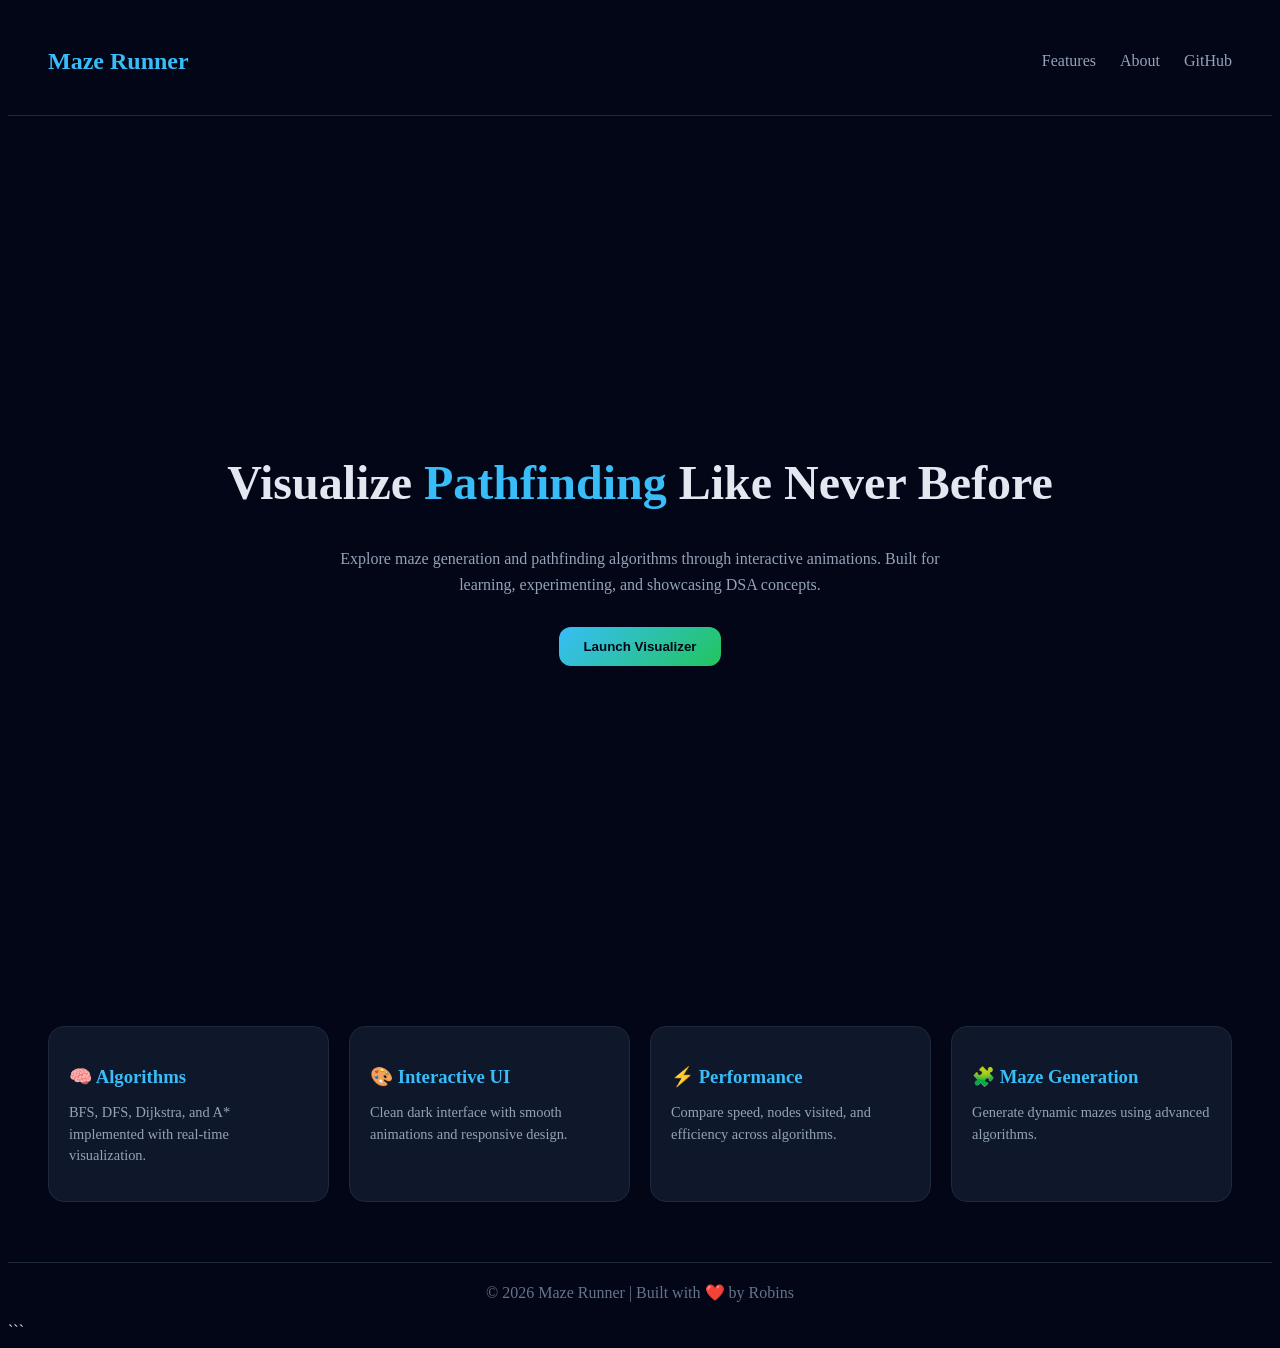
==== HTML/index.html @ 8d735205 "Done java practice" ====
<!DOCTYPE html>
<html lang="en">
<head>
  <meta charset="UTF-8">
  <meta name="viewport" content="width=device-width, initial-scale=1.0">
  <title>Maze Runner</title>

  <!-- Google Font -->
  <link href="https://fonts.googleapis.com/css2?family=Inter:wght@300;400;600;700&display=swap" rel="stylesheet">

  <!-- External CSS -->
  <link rel="stylesheet" href="style.css">
</head>

<body>

  <!-- NAVBAR -->
  <nav>
    <h1>Maze Runner</h1>
    <div>
      <a href="#">Features</a>
      <a href="about.html">About</a>
      <a href="#">GitHub</a>
    </div>
  </nav>

  <!-- HERO SECTION -->
  <section class="hero">
    <h2>Visualize <span>Pathfinding</span> Like Never Before</h2>
    <p>
      Explore maze generation and pathfinding algorithms through interactive
      animations. Built for learning, experimenting, and showcasing DSA concepts.
    </p>
    <button class="btn" onclick="startApp()">Launch Visualizer</button>
  </section>

  <!-- FEATURES -->
  <section class="features">
    <div class="card">
      <h3>🧠 Algorithms</h3>
      <p>BFS, DFS, Dijkstra, and A* implemented with real-time visualization.</p>
    </div>

    <div class="card">
      <h3>🎨 Interactive UI</h3>
      <p>Clean dark interface with smooth animations and responsive design.</p>
    </div>

    <div class="card">
      <h3>⚡ Performance</h3>
      <p>Compare speed, nodes visited, and efficiency across algorithms.</p>
    </div>

    <div class="card">
      <h3>🧩 Maze Generation</h3>
      <p>Generate dynamic mazes using advanced algorithms.</p>
    </div>
  </section>

  <!-- FOOTER -->
  <footer>
    © 2026 Maze Runner | Built with ❤️ by Robins
  </footer>

  <!-- External JS -->
  <script src="script.js"></script>

</body>
</html>
```
---- HTML/style.css ----
```css id="c921ab"
/* RESET */
* {
  margin: 0;
  padding: 0;
  box-sizing: border-box;
  font-family: 'Inter', sans-serif;
}

/* BODY */
body {
  background: #020617;
  color: #e2e8f0;
}

/* NAVBAR */
nav {
  display: flex;
  justify-content: space-between;
  align-items: center;
  padding: 20px 40px;
  border-bottom: 1px solid #1e293b;
}

nav h1 {
  font-size: 1.5rem;
  font-weight: 700;
  color: #38bdf8;
}

nav a {
  color: #94a3b8;
  text-decoration: none;
  margin-left: 20px;
  transition: all 0.3s ease;
}

nav a:hover {
  color: #38bdf8;
}

/* HERO SECTION */
.hero {
  display: flex;
  flex-direction: column;
  align-items: center;
  justify-content: center;
  height: 90vh;
  text-align: center;
  padding: 20px;
}

.hero h2 {
  font-size: 3rem;
  font-weight: 700;
  margin-bottom: 20px;
}

.hero h2 span {
  color: #38bdf8;
}

.hero p {
  max-width: 600px;
  color: #94a3b8;
  margin-bottom: 30px;
  line-height: 1.6;
}

/* BUTTON */
.btn {
  padding: 12px 24px;
  border: none;
  border-radius: 12px;
  background: linear-gradient(135deg, #38bdf8, #22c55e);
  color: #020617;
  font-weight: 600;
  cursor: pointer;
  transition: all 0.3s ease;
}

.btn:hover {
  transform: scale(1.05);
  box-shadow: 0 0 20px rgba(56, 189, 248, 0.4);
}

/* FEATURES SECTION */
.features {
  padding: 60px 40px;
  display: grid;
  grid-template-columns: repeat(auto-fit, minmax(250px, 1fr));
  gap: 20px;
}

.card {
  background: #0f172a;
  padding: 20px;
  border-radius: 16px;
  border: 1px solid #1e293b;
  transition: all 0.3s ease;
}

.card:hover {
  transform: translateY(-6px);
  border-color: #38bdf8;
  box-shadow: 0 10px 25px rgba(0, 0, 0, 0.3);
}

.card h3 {
  margin-bottom: 10px;
  color: #38bdf8;
}

.card p {
  color: #94a3b8;
  font-size: 0.9rem;
  line-height: 1.5;
}

/* FOOTER */
footer {
  text-align: center;
  padding: 20px;
  border-top: 1px solid #1e293b;
  color: #64748b;
}

/* RESPONSIVE DESIGN */
@media (max-width: 768px) {
  nav {
    flex-direction: column;
    gap: 10px;
  }

  .hidden {
  opacity: 0;
  transform: translateY(20px);
  transition: all 0.6s ease;
}

.show {
  opacity: 1;
  transform: translateY(0);
}

  .hero h2 {
    font-size: 2rem;
  }

  .hero {
    height: auto;
    padding: 60px 20px;
  }
}
```
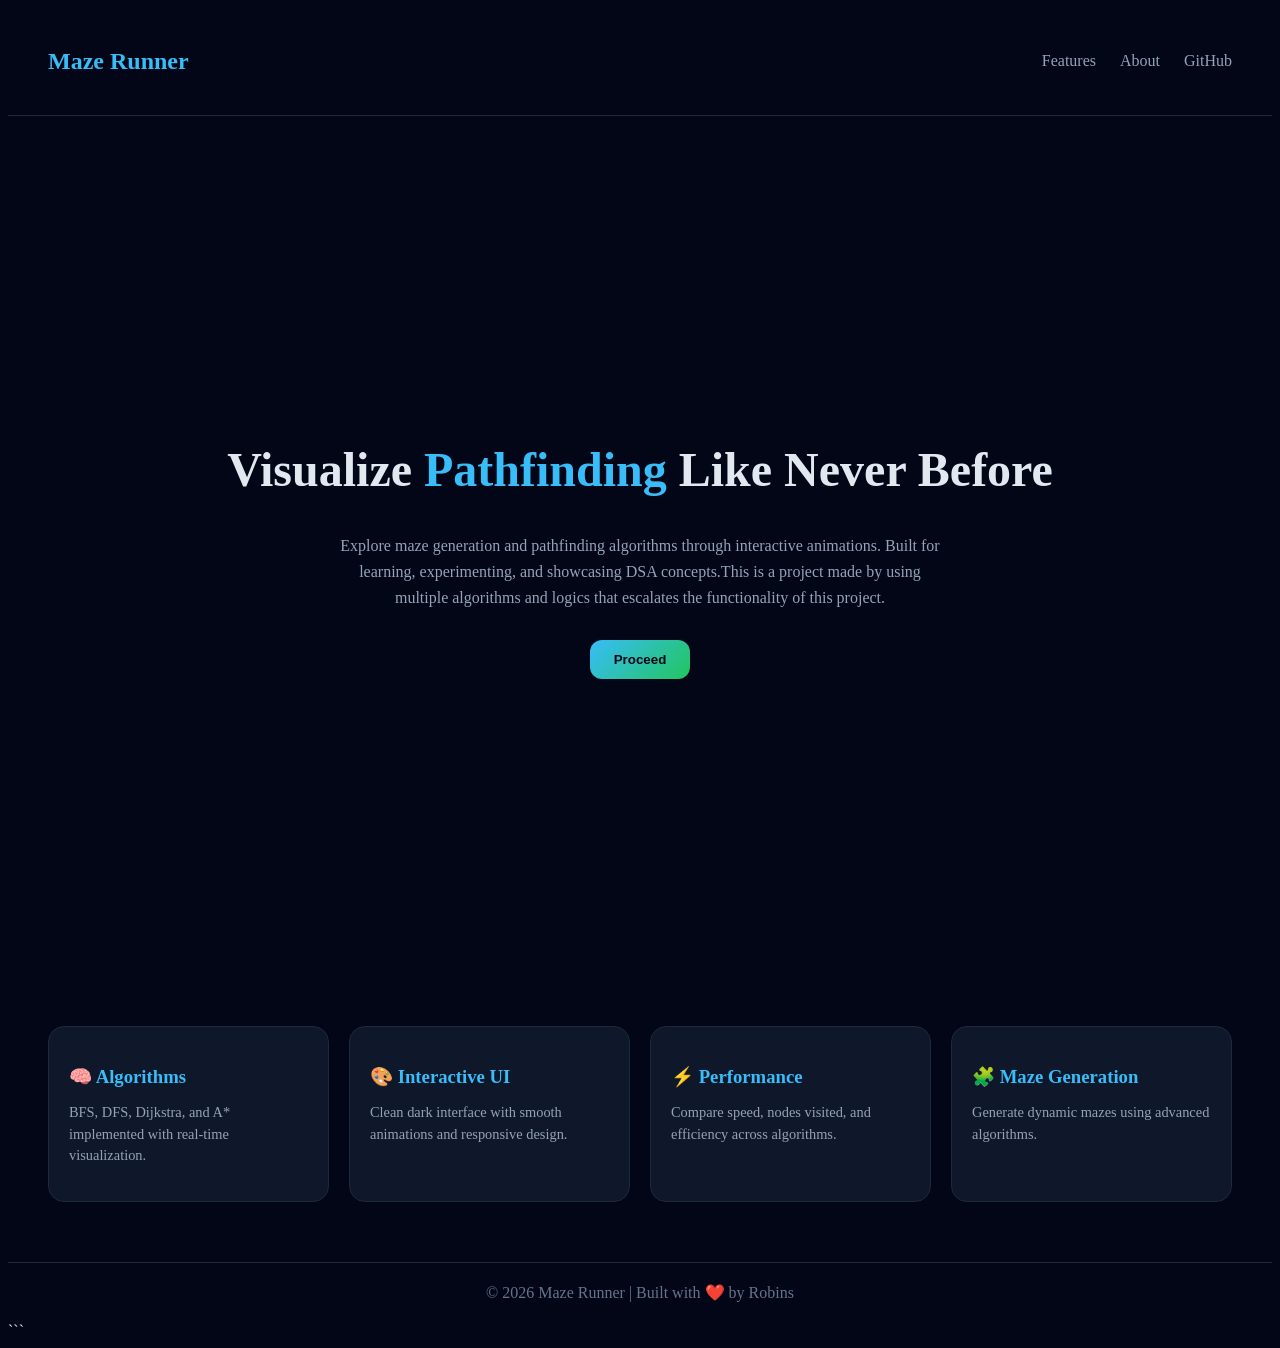
==== commit 7ff82ca8: "changes to the main page" ====
--- a/HTML/index.html
+++ b/HTML/index.html
@@ -29,9 +29,9 @@
     <h2>Visualize <span>Pathfinding</span> Like Never Before</h2>
     <p>
       Explore maze generation and pathfinding algorithms through interactive
-      animations. Built for learning, experimenting, and showcasing DSA concepts.
+      animations. Built for learning, experimenting, and showcasing DSA concepts.This is a project made by using multiple algorithms and logics that escalates the functionality of this project.
     </p>
-    <button class="btn" onclick="startApp()">Launch Visualizer</button>
+    <button class="btn" onclick="startApp()">Proceed</button>
   </section>
 
   <!-- FEATURES -->
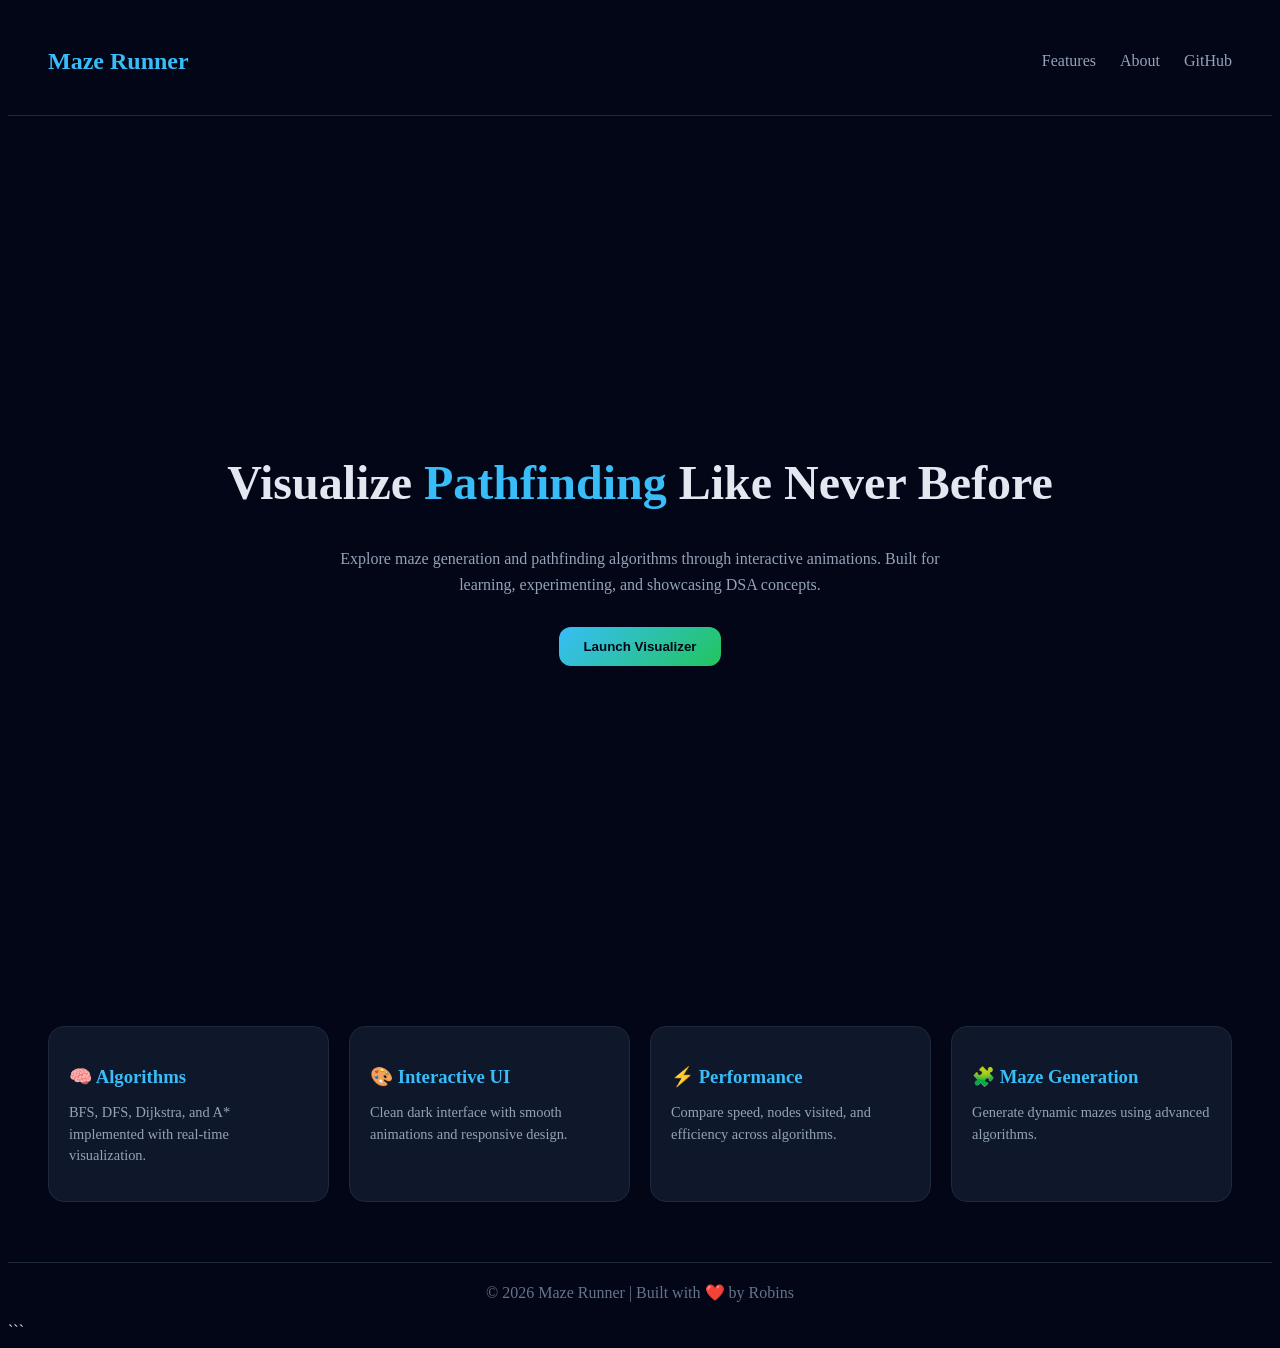
==== commit c3913b69: "done more html stuff" ====
--- a/HTML/index.html
+++ b/HTML/index.html
@@ -18,7 +18,7 @@
   <nav>
     <h1>Maze Runner</h1>
     <div>
-      <a href="#">Features</a>
+      <a href="features.html">Features</a>
       <a href="about.html">About</a>
       <a href="#">GitHub</a>
     </div>
@@ -29,9 +29,9 @@
     <h2>Visualize <span>Pathfinding</span> Like Never Before</h2>
     <p>
       Explore maze generation and pathfinding algorithms through interactive
-      animations. Built for learning, experimenting, and showcasing DSA concepts.This is a project made by using multiple algorithms and logics that escalates the functionality of this project.
+      animations. Built for learning, experimenting, and showcasing DSA concepts.
     </p>
-    <button class="btn" onclick="startApp()">Proceed</button>
+    <button class="btn" onclick="startApp()">Launch Visualizer</button>
   </section>
 
   <!-- FEATURES -->
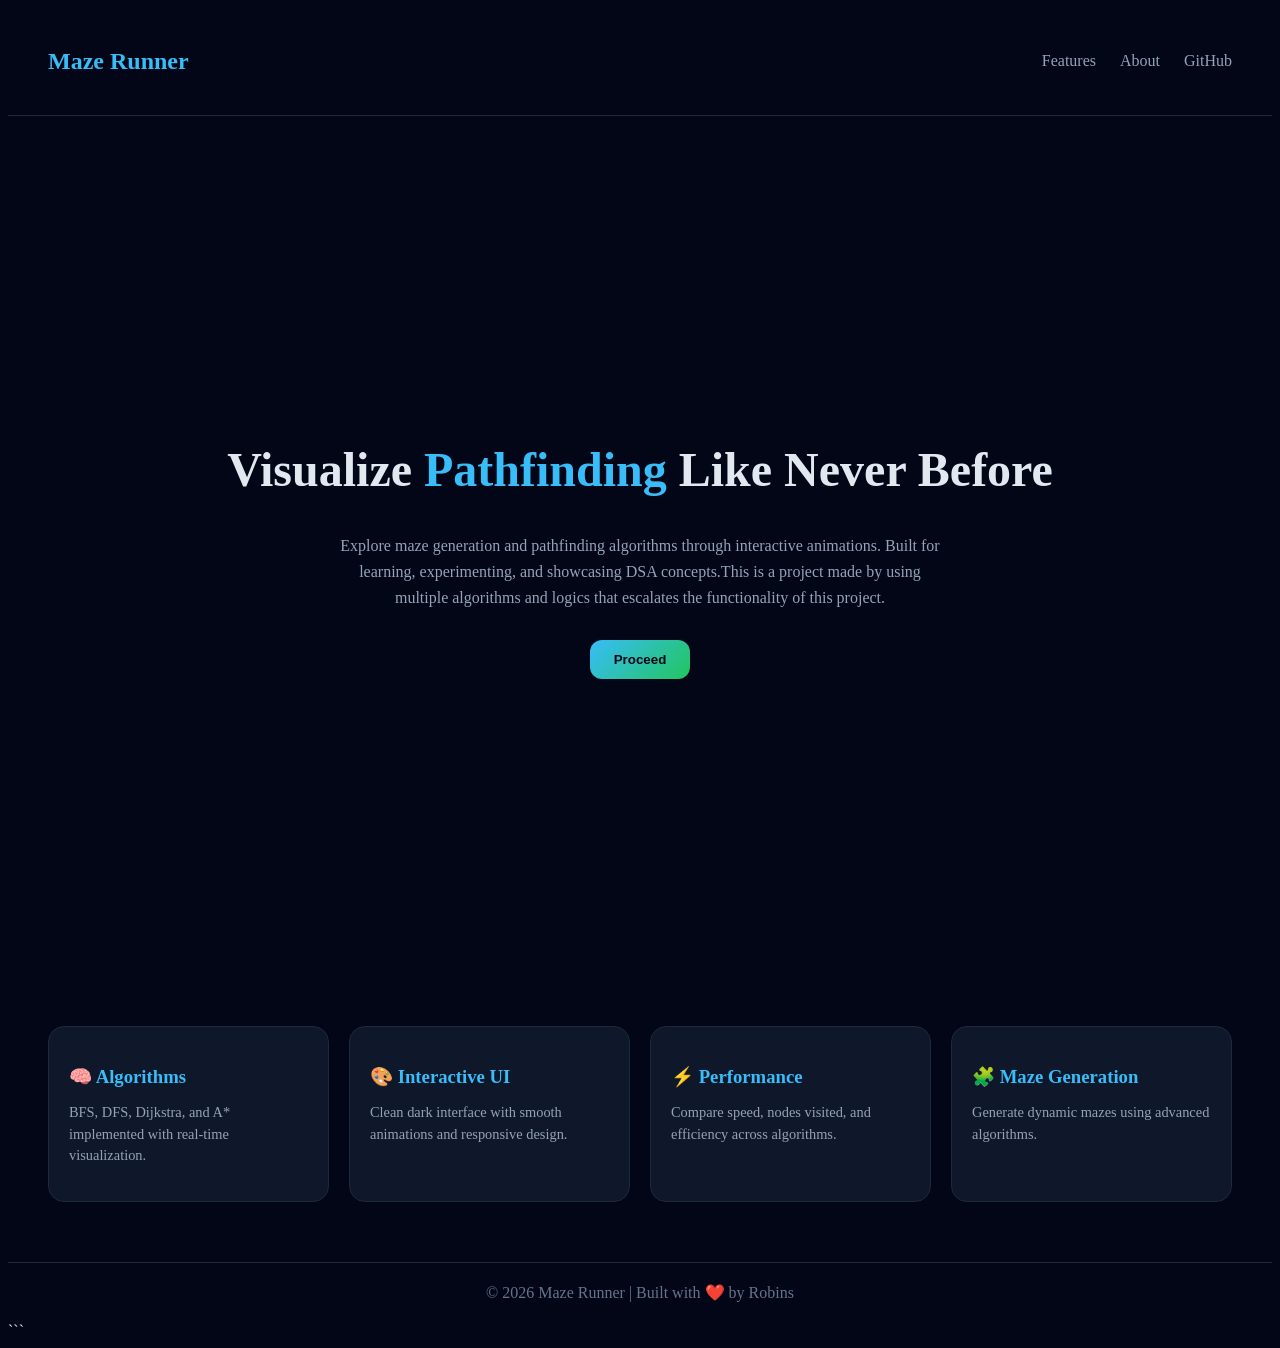
==== commit 0056dfb4: "Merge branch 'main' of https://github.com/qkimrobins/Practice_shytt" ====
--- a/HTML/index.html
+++ b/HTML/index.html
@@ -29,9 +29,9 @@
     <h2>Visualize <span>Pathfinding</span> Like Never Before</h2>
     <p>
       Explore maze generation and pathfinding algorithms through interactive
-      animations. Built for learning, experimenting, and showcasing DSA concepts.
+      animations. Built for learning, experimenting, and showcasing DSA concepts.This is a project made by using multiple algorithms and logics that escalates the functionality of this project.
     </p>
-    <button class="btn" onclick="startApp()">Launch Visualizer</button>
+    <button class="btn" onclick="startApp()">Proceed</button>
   </section>
 
   <!-- FEATURES -->
